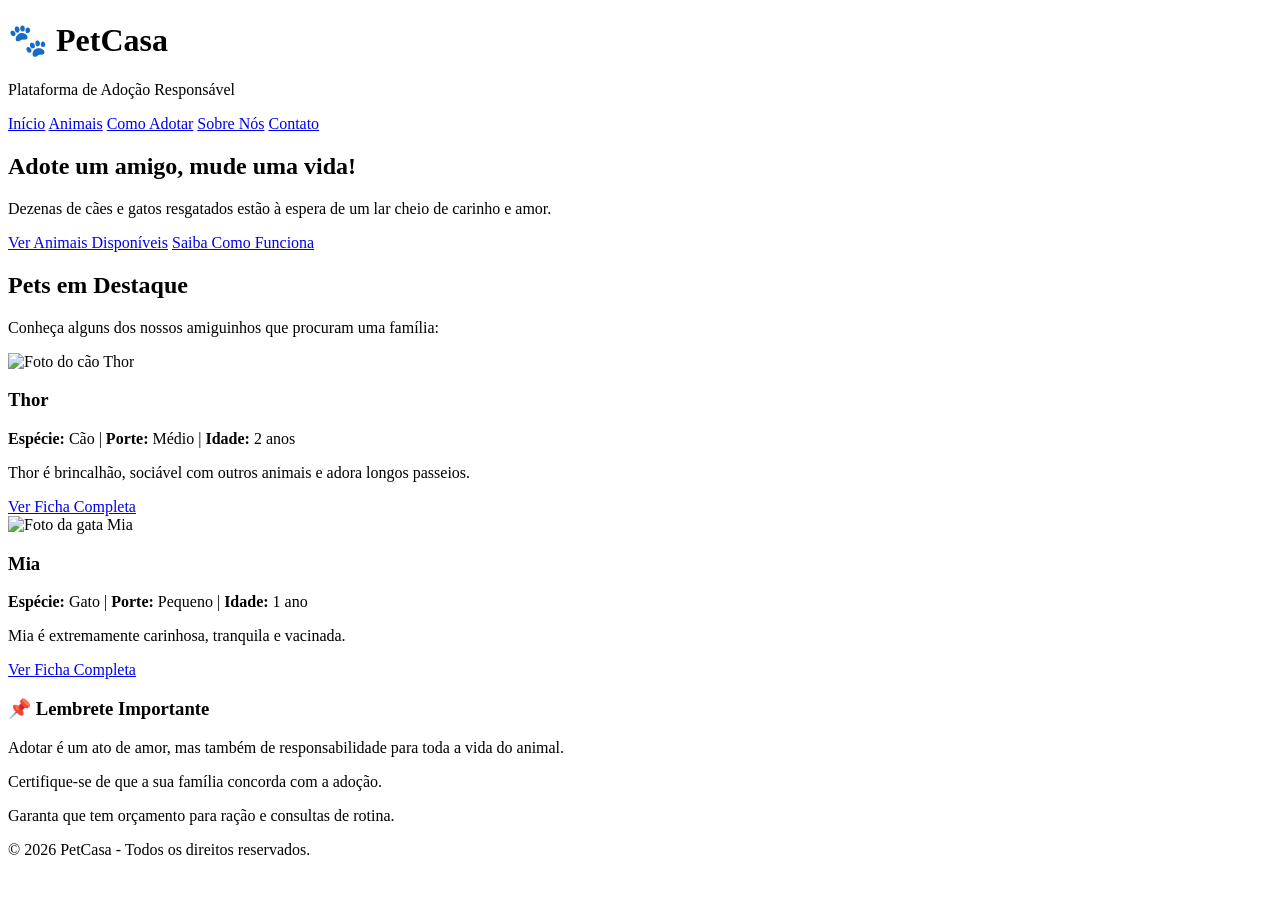
==== index.html @ 72001e4b "feat: adiciona fotos dos animais disponiveis para adocao" ====
<!DOCTYPE html>
<html lang="pt-BR">
<head>
    <meta charset="UTF-8">
    <meta name="viewport" content="width=device-width, initial-scale=1.0">
    <title>PetCasa - Início</title>
    
</head>
<body>

    
    <header>
        <div class="logo">
            <h1>🐾 PetCasa</h1>
            <p>Plataforma de Adoção Responsável</p>
        </div>

        <nav>
                <a href="index.html">Início</a>
                <a href="pages/animais.html">Animais</a>
                <a href="pages/como-adotar.html">Como Adotar</a>
                <a href="pages/sobre.html">Sobre Nós</a>
                <a href="pages/contato.html">Contato</a>
        </nav>
    </header>

    
    <main>

        
        <section class="banner-hero">
            <h2>Adote um amigo, mude uma vida!</h2>
            <p>Dezenas de cães e gatos resgatados estão à espera de um lar cheio de carinho e amor.</p>
            <a href="pages/animais.html">Ver Animais Disponíveis</a>
            <a href="pages/como-adotar.html">Saiba Como Funciona</a>
        </section>

        
        <section class="destaques">
            <h2>Pets em Destaque</h2>
            <p>Conheça alguns dos nossos amiguinhos que procuram uma família:</p>

            <article class="card-pet">
                <img src="assets/img/thor.jpg" alt="Foto do cão Thor" width="250">
                <h3>Thor</h3>
                <p><strong>Espécie:</strong> Cão | <strong>Porte:</strong> Médio | <strong>Idade:</strong> 2 anos</p>
                <p>Thor é brincalhão, sociável com outros animais e adora longos passeios.</p>
                <a href="pages/detalhes-animal.html">Ver Ficha Completa</a>
            </article>

            <article class="card-pet">
                <img src="assets/img/mia.jpg" alt="Foto da gata Mia" width="250">
                <h3>Mia</h3>
                <p><strong>Espécie:</strong> Gato | <strong>Porte:</strong> Pequeno | <strong>Idade:</strong> 1 ano</p>
                <p>Mia é extremamente carinhosa, tranquila e vacinada.</p>
                <a href="pages/detalhes-animal.html">Ver Ficha Completa</a>
            </article>
        </section>

        
        <aside>
            <h3>📌 Lembrete Importante</h3>
            <p>Adotar é um ato de amor, mas também de responsabilidade para toda a vida do animal.</p>
            <p>Certifique-se de que a sua família concorda com a adoção.</p>
            <p>Garanta que tem orçamento para ração e consultas de rotina.</p>
            
        </aside>

    </main>

    
    <footer>
        <p>&copy; 2026 PetCasa - Todos os direitos reservados.</p>
    </footer>

    
</body>
</html>
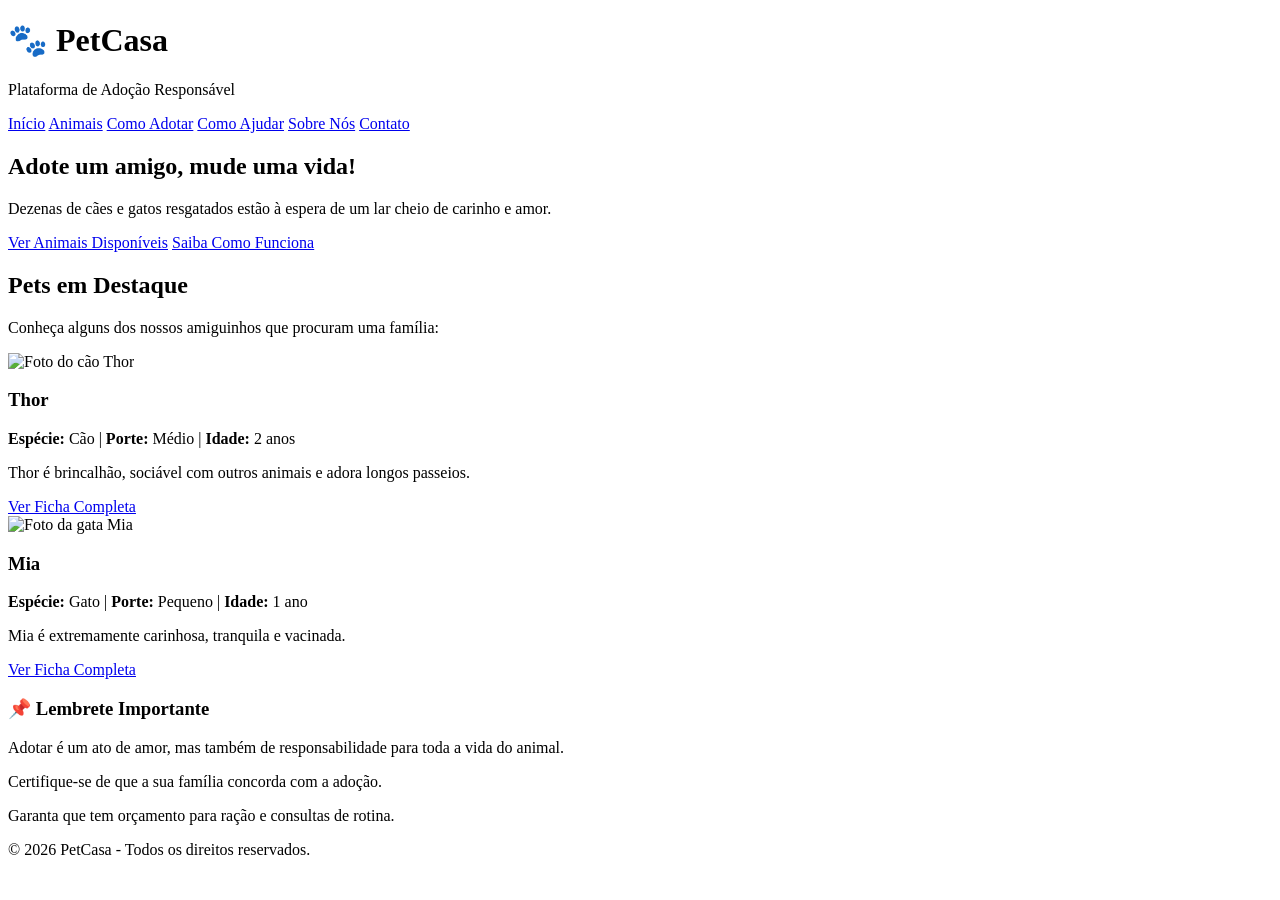
==== commit 38ce289f: "feat: adiciona link para a paginna Como Ajudar no menu" ====
--- a/index.html
+++ b/index.html
@@ -19,6 +19,7 @@
                 <a href="index.html">Início</a>
                 <a href="pages/animais.html">Animais</a>
                 <a href="pages/como-adotar.html">Como Adotar</a>
+                <a href="como_ajudar.html">Como Ajudar</a>
                 <a href="pages/sobre.html">Sobre Nós</a>
                 <a href="pages/contato.html">Contato</a>
         </nav>
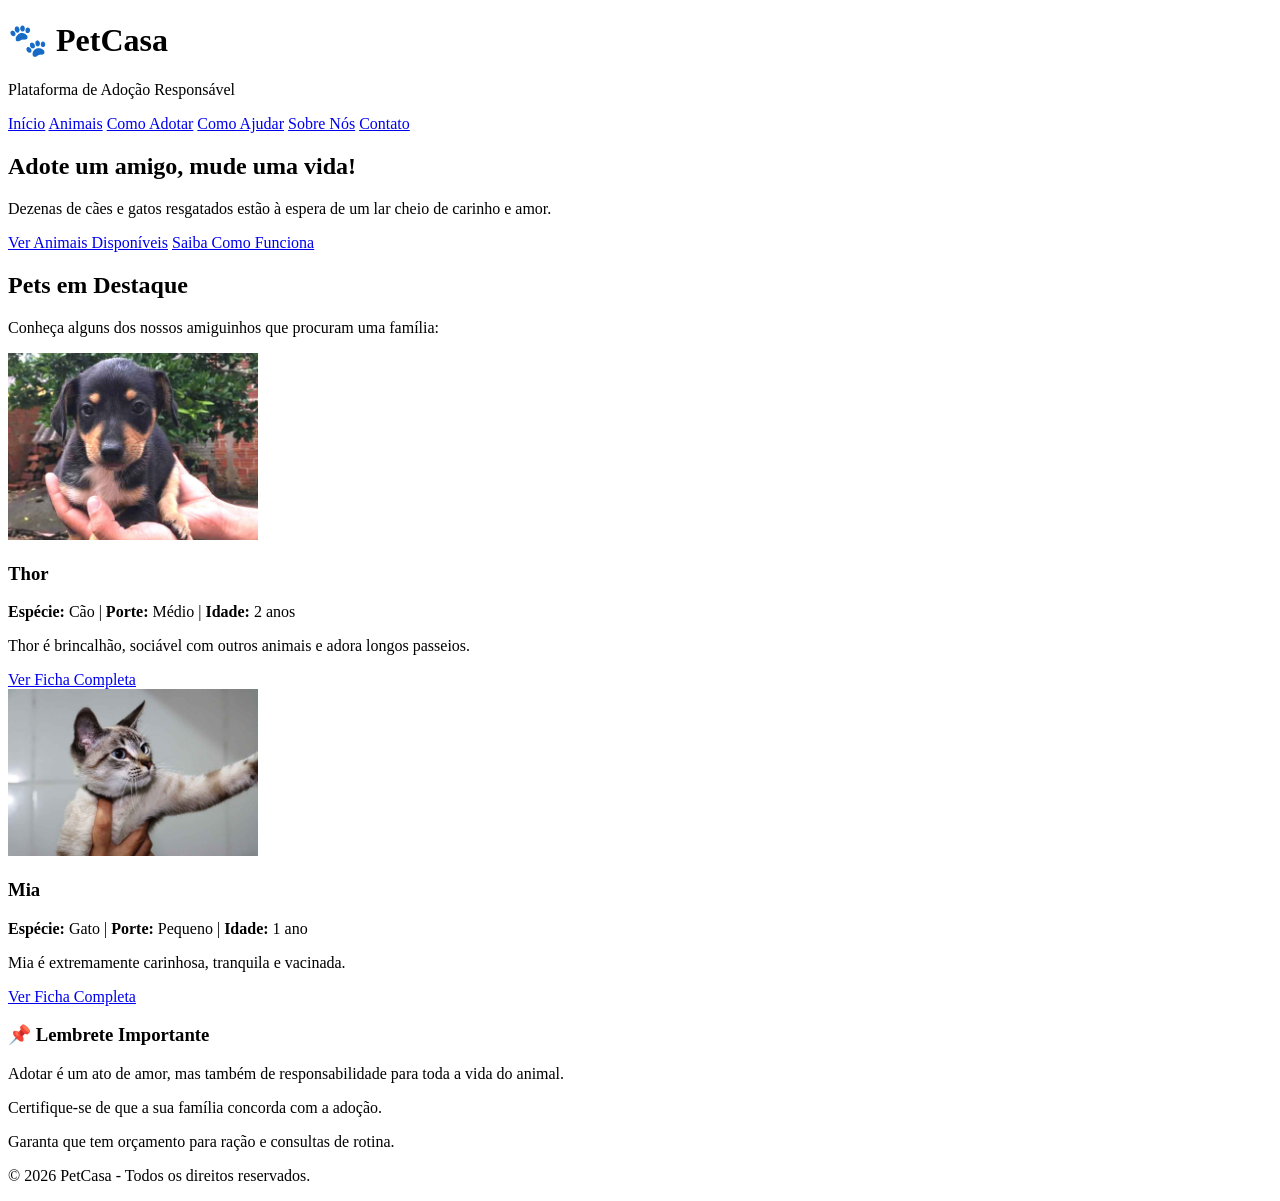
==== commit 0c14c0a6: "style: adiciona link para style.css no head do index.html" ====
--- a/index.html
+++ b/index.html
@@ -4,7 +4,7 @@
     <meta charset="UTF-8">
     <meta name="viewport" content="width=device-width, initial-scale=1.0">
     <title>PetCasa - Início</title>
-    
+    <link rel="stylesheet" href="css/style.css">
 </head>
 <body>
 
@@ -19,7 +19,7 @@
                 <a href="index.html">Início</a>
                 <a href="pages/animais.html">Animais</a>
                 <a href="pages/como-adotar.html">Como Adotar</a>
-                <a href="como_ajudar.html">Como Ajudar</a>
+                <a href="pages/como_ajudar.html">Como Ajudar</a>
                 <a href="pages/sobre.html">Sobre Nós</a>
                 <a href="pages/contato.html">Contato</a>
         </nav>
@@ -46,7 +46,7 @@
                 <h3>Thor</h3>
                 <p><strong>Espécie:</strong> Cão | <strong>Porte:</strong> Médio | <strong>Idade:</strong> 2 anos</p>
                 <p>Thor é brincalhão, sociável com outros animais e adora longos passeios.</p>
-                <a href="pages/detalhes-animal.html">Ver Ficha Completa</a>
+                <a href="pages/detalhes-animal.html#thor">Ver Ficha Completa</a>
             </article>
 
             <article class="card-pet">
@@ -54,7 +54,7 @@
                 <h3>Mia</h3>
                 <p><strong>Espécie:</strong> Gato | <strong>Porte:</strong> Pequeno | <strong>Idade:</strong> 1 ano</p>
                 <p>Mia é extremamente carinhosa, tranquila e vacinada.</p>
-                <a href="pages/detalhes-animal.html">Ver Ficha Completa</a>
+                <a href="pages/detalhes-animal.html#mia">Ver Ficha Completa</a>
             </article>
         </section>
 
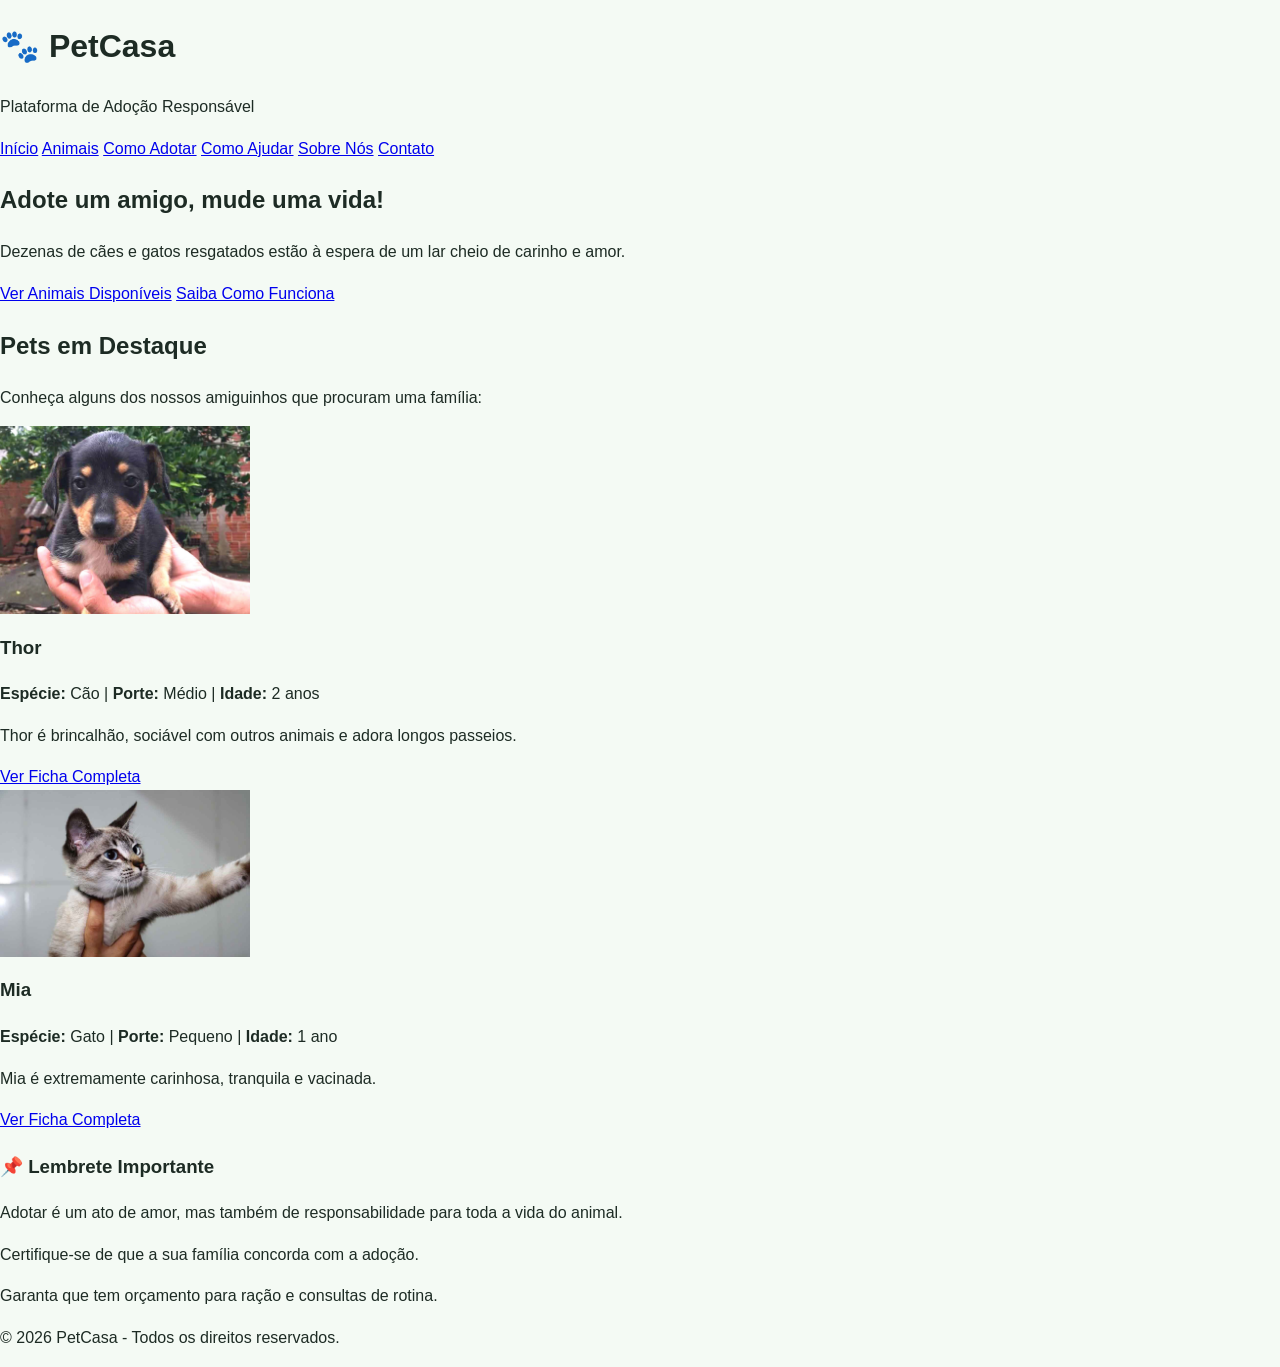
==== commit b6a5b078: "feat: adiciona classe ativo no menu de navegação de todas as páginas" ====
--- a/index.html
+++ b/index.html
@@ -4,7 +4,7 @@
     <meta charset="UTF-8">
     <meta name="viewport" content="width=device-width, initial-scale=1.0">
     <title>PetCasa - Início</title>
-    <link rel="stylesheet" href="css/style.css">
+    <link rel="stylesheet" href="assets/css/style.css">
 </head>
 <body>
 
@@ -16,7 +16,7 @@
         </div>
 
         <nav>
-                <a href="index.html">Início</a>
+                <a href="index.html" class="ativo">Início</a>
                 <a href="pages/animais.html">Animais</a>
                 <a href="pages/como-adotar.html">Como Adotar</a>
                 <a href="pages/como_ajudar.html">Como Ajudar</a>
--- a/assets/css/style.css
+++ b/assets/css/style.css
@@ -0,0 +1,21 @@
+* {
+  box-sizing: border-box;
+}
+
+body {
+  margin: 0;
+  font-family: "Segoe UI", Arial, sans-serif;
+  line-height: 1.6;
+  color: #1d2b24;
+  background-color: #f4faf4;
+}
+
+img {
+  max-width: 100%;
+  display: block;
+}
+
+a:focus {
+  outline: 3px solid #d6ec8f;
+  outline-offset: 3px;
+}
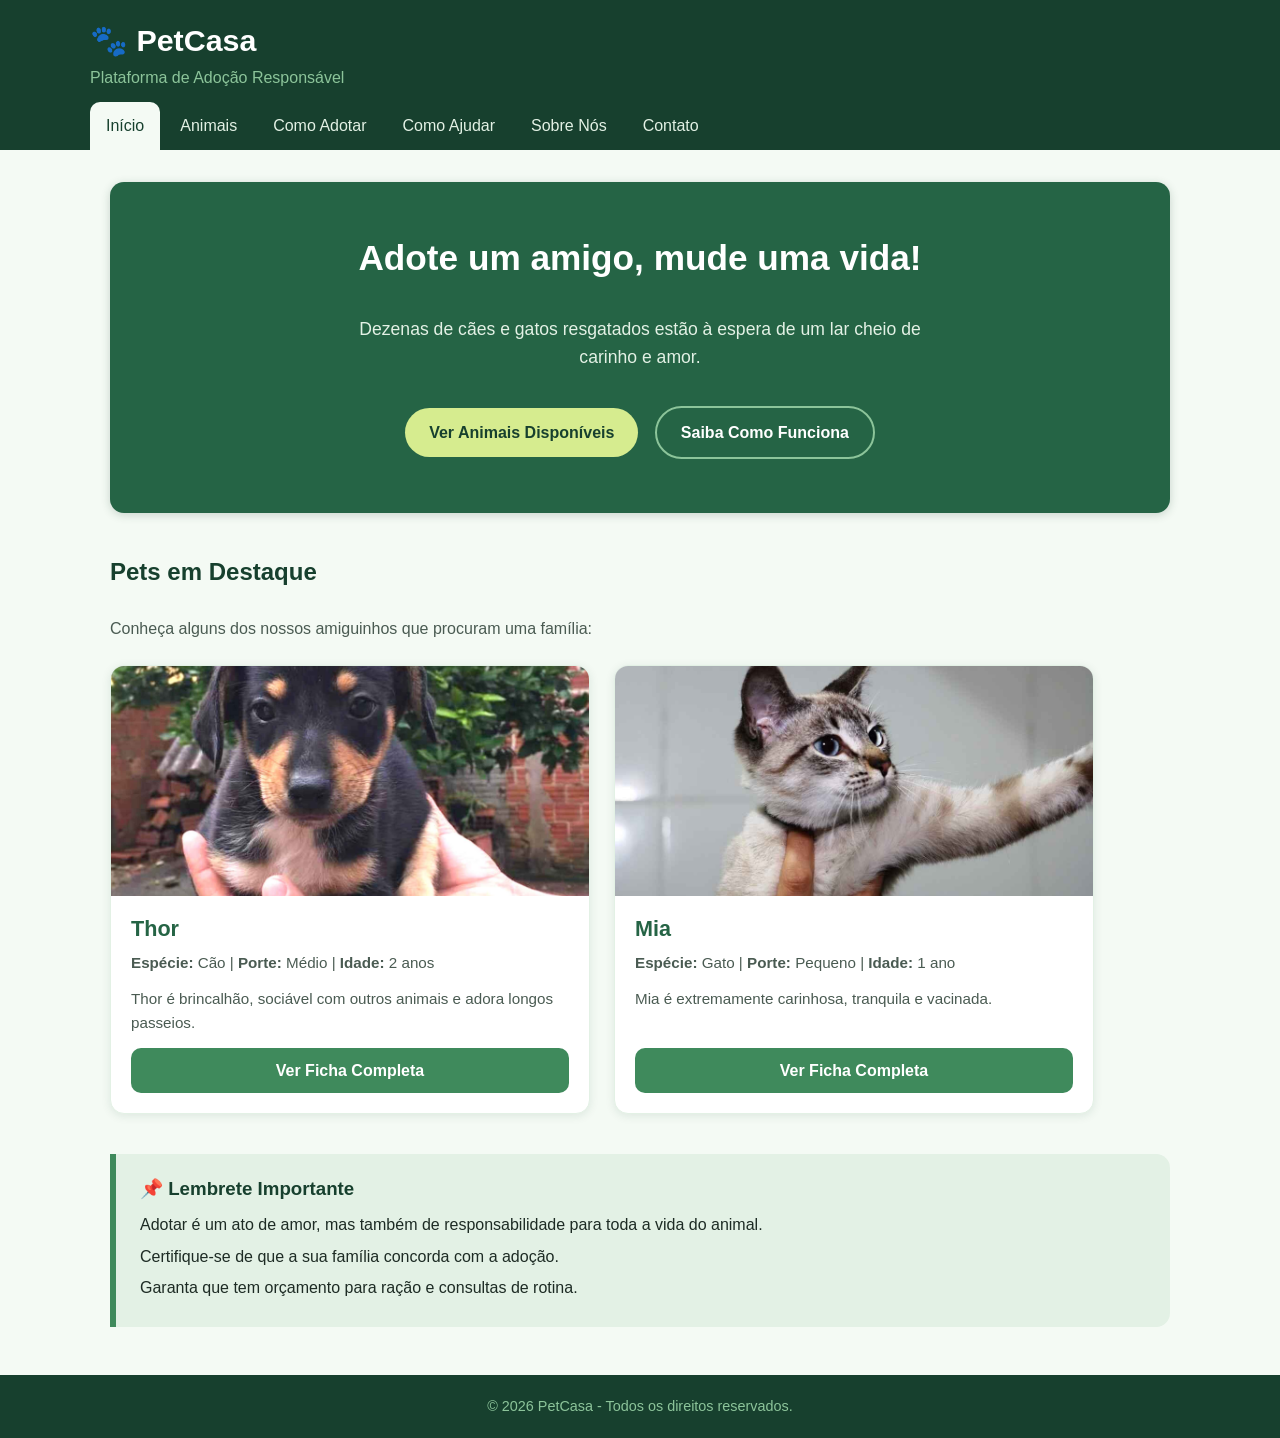
==== commit b875e576: "chore: adiciona links dos arquivos JS em cada página" ====
--- a/index.html
+++ b/index.html
@@ -5,6 +5,7 @@
     <meta name="viewport" content="width=device-width, initial-scale=1.0">
     <title>PetCasa - Início</title>
     <link rel="stylesheet" href="assets/css/style.css">
+    <script src="assets/js/script.js" defer></script>
 </head>
 <body>
 
--- a/assets/css/style.css
+++ b/assets/css/style.css
@@ -4,6 +4,9 @@
 
 body {
   margin: 0;
+  min-height: 100vh;
+  display: flex;
+  flex-direction: column;
   font-family: "Segoe UI", Arial, sans-serif;
   line-height: 1.6;
   color: #1d2b24;
@@ -18,4 +21,285 @@
 a:focus {
   outline: 3px solid #d6ec8f;
   outline-offset: 3px;
+}
+
+
+
+
+header {
+  background-color: #17402e;
+  color: #ffffff;
+  padding: 16px 20px 0;
+}
+ 
+.logo {
+  max-width: 1100px;
+  margin: 0 auto;
+}
+ 
+.logo h1 {
+  margin: 0;
+  font-size: 1.9rem;
+}
+ 
+.logo p {
+  margin: 0 0 12px;
+  color: #8cc49a;
+}
+ 
+nav {
+  max-width: 1100px;
+  margin: 0 auto;
+  display: flex;
+  flex-wrap: wrap;
+  gap: 4px;
+}
+ 
+nav a {
+  color: #e3f1e5;
+  text-decoration: none;
+  padding: 11px 16px;
+  border-radius: 10px 10px 0 0;
+  font-weight: 500;
+}
+ 
+nav a:hover {
+  background-color: #256445;
+  color: #ffffff;
+}
+ 
+nav a.ativo {
+  background-color: #f4faf4;
+  color: #17402e;
+}
+
+
+
+
+main {
+  width: 100%;
+  max-width: 1100px;
+  margin: 0 auto;
+  padding: 32px 20px 48px;
+}
+ 
+main h2 {
+  margin-top: 0;
+  color: #17402e;
+}
+
+.banner-hero {
+  background-color: #256445;
+  color: #ffffff;
+  border-radius: 14px;
+  padding: 48px 32px;
+  text-align: center;
+  margin-bottom: 40px;
+  box-shadow: 0 2px 10px rgba(23, 64, 46, 0.2);
+}
+ 
+.banner-hero h2 {
+  color: #ffffff;
+  font-size: 2.2rem;
+}
+ 
+.banner-hero p {
+  max-width: 600px;
+  margin: 0 auto 28px;
+  color: #e3f1e5;
+  font-size: 1.1rem;
+}
+ 
+.banner-hero a {
+  display: inline-block;
+  margin: 6px;
+  padding: 12px 24px;
+  border-radius: 999px;
+  font-weight: 600;
+  text-decoration: none;
+}
+ 
+.banner-hero a:first-of-type {
+  background-color: #d6ec8f;
+  color: #17402e;
+}
+ 
+.banner-hero a:first-of-type:hover {
+  background-color: #ffffff;
+}
+ 
+.banner-hero a:last-of-type {
+  border: 2px solid #8cc49a;
+  color: #ffffff;
+}
+ 
+.banner-hero a:last-of-type:hover {
+  background-color: #3f8a5c;
+  border-color: #3f8a5c;
+}
+
+.destaques {
+  display: flex;
+  flex-wrap: wrap;
+  gap: 24px;
+  margin-bottom: 40px;
+}
+ 
+.destaques h2,
+.destaques > p {
+  width: 100%;
+  margin: 0;
+}
+ 
+.destaques > p {
+  color: #4a5b52;
+}
+ 
+.card-pet {
+  flex: 1 1 280px;
+  max-width: 480px;
+  background-color: #ffffff;
+  border: 1px solid #e3f1e5;
+  border-radius: 14px;
+  overflow: hidden;
+  box-shadow: 0 2px 10px rgba(23, 64, 46, 0.1);
+  display: flex;
+  flex-direction: column;
+}
+ 
+.card-pet img {
+  width: 100%;
+  height: 230px;
+  object-fit: cover;
+}
+ 
+.card-pet h3 {
+  margin: 16px 20px 4px;
+  color: #256445;
+  font-size: 1.35rem;
+}
+ 
+.card-pet p {
+  margin: 0 20px 12px;
+  font-size: 0.95rem;
+  color: #4a5b52;
+}
+ 
+.card-pet a {
+  margin: auto 20px 20px;
+  padding: 10px 16px;
+  text-align: center;
+  text-decoration: none;
+  font-weight: 600;
+  color: #ffffff;
+  background-color: #3f8a5c;
+  border-radius: 10px;
+}
+ 
+.card-pet a:hover {
+  background-color: #256445;
+}
+
+aside {
+  background-color: #e3f1e5;
+  border-left: 6px solid #3f8a5c;
+  border-radius: 0 14px 14px 0;
+  padding: 20px 24px;
+}
+ 
+aside h3 {
+  margin: 0 0 8px;
+  color: #17402e;
+}
+ 
+aside p {
+  margin: 6px 0;
+}
+
+
+
+
+footer {
+  margin-top: auto;
+  background-color: #17402e;
+  color: #8cc49a;
+  text-align: center;
+  padding: 20px;
+  font-size: 0.9rem;
+}
+ 
+footer p {
+  margin: 0;
+}
+
+
+
+
+@media (max-width: 768px) {
+  header {
+    padding: 14px 16px 0;
+  }
+ 
+  main {
+    padding: 24px 16px 36px;
+  }
+ 
+  .banner-hero {
+    padding: 40px 24px;
+    margin-bottom: 32px;
+  }
+ 
+  .banner-hero h2 {
+    font-size: 1.8rem;
+  }
+ 
+  .banner-hero p {
+    font-size: 1rem;
+  }
+ 
+  .destaques {
+    margin-bottom: 32px;
+  }
+ 
+  .card-pet img {
+    height: 210px;
+  }
+}
+ 
+
+@media (max-width: 640px) {
+  .logo h1 {
+    font-size: 1.6rem;
+  }
+ 
+  nav {
+    flex-wrap: nowrap;
+    overflow-x: auto;
+  }
+ 
+  nav a {
+    white-space: nowrap;
+    padding: 10px 14px;
+  }
+ 
+  .banner-hero {
+    padding: 32px 20px;
+  }
+ 
+  .banner-hero h2 {
+    font-size: 1.6rem;
+  }
+ 
+  .banner-hero a {
+    display: block;
+    margin: 10px 0;
+  }
+ 
+  .card-pet {
+    max-width: none;
+  }
+ 
+  aside {
+    padding: 16px 18px;
+  }
 }
